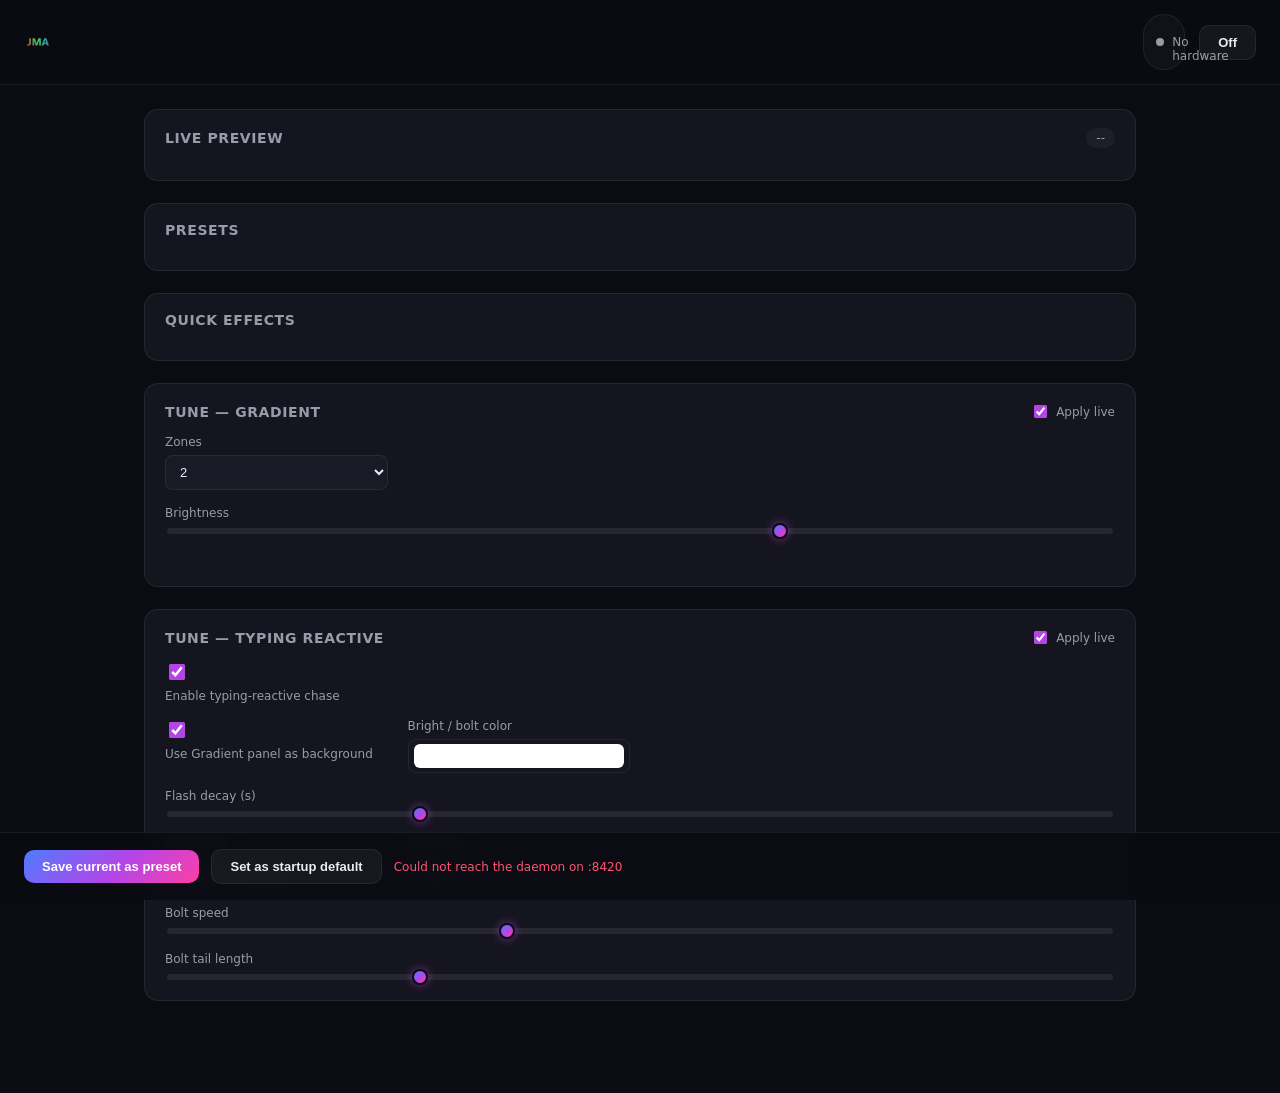
==== gui/index.html @ 9c7c8e1f "Initial stable snapshot: working per-key RGB control app Full working system: HID protocol control, " ====
<!doctype html>
<html lang="en">
<head>
<meta charset="utf-8">
<meta name="viewport" content="width=device-width, initial-scale=1">
<title>JMA Studio</title>
<link rel="stylesheet" href="style.css">
</head>
<body>

<header class="topbar">
  <div class="brand">
    <img src="logo.png" class="brand-logo" alt="JMA Studio">
  </div>
  <div class="topbar-right">
    <span id="hw-status" class="hw-status">
      <span class="hw-dot"></span>
      <span class="hw-label">checking...</span>
    </span>
    <button id="off-btn" class="btn btn-ghost">Off</button>
  </div>
</header>

<main>

  <section class="panel preview-panel">
    <div class="panel-header">
      <h2>Live Preview</h2>
      <span class="panel-sub" id="current-effect-label">--</span>
    </div>
    <div id="keyboard" class="keyboard"></div>
  </section>

  <section class="panel">
    <div class="panel-header">
      <h2>Presets</h2>
    </div>
    <div id="preset-grid" class="card-grid"></div>
  </section>

  <section class="panel">
    <div class="panel-header">
      <h2>Quick Effects</h2>
    </div>
    <div id="effect-grid" class="chip-grid"></div>
  </section>

  <section class="panel">
    <div class="panel-header">
      <h2>Tune &mdash; Gradient</h2>
      <label class="switch-label">
        <input type="checkbox" id="gradient-live" checked>
        <span>Apply live</span>
      </label>
    </div>
    <div class="tune-grid">
      <label class="field">
        <span>Zones</span>
        <select id="g-zone-count">
          <option value="2">2</option>
          <option value="3">3</option>
          <option value="4">4</option>
          <option value="5">5</option>
        </select>
      </label>
      <label class="field wide">
        <span>Brightness <em id="g-brightness-val"></em></span>
        <input type="range" id="g-brightness" min="0" max="1" step="0.05" value="0.65">
      </label>
      <div class="subfield-row" id="g-colors-row"></div>
      <div class="subfield-row" id="g-boundaries-row"></div>
    </div>
  </section>

  <section class="panel">
    <div class="panel-header">
      <h2>Tune &mdash; Typing Reactive</h2>
      <label class="switch-label">
        <input type="checkbox" id="tr-live" checked>
        <span>Apply live</span>
      </label>
    </div>
    <div class="tune-grid">
      <label class="field wide">
        <input type="checkbox" id="tr-enabled" checked>
        <span>Enable typing-reactive chase</span>
      </label>
      <label class="field">
        <input type="checkbox" id="tr-use-gradient" checked>
        <span>Use Gradient panel as background</span>
      </label>
      <label class="field" id="tr-base-color-field" hidden>
        <span>Base color</span>
        <input type="color" id="tr-base" value="#262626">
      </label>
      <div class="subfield-row" id="tr-reactive-fields">
        <label class="field">
          <span>Bright / bolt color</span>
          <input type="color" id="tr-bright" value="#ffffff">
        </label>
        <label class="field wide">
          <span>Flash decay (s) <em id="tr-decay-val"></em></span>
          <input type="range" id="tr-decay" min="0.1" max="2" step="0.05" value="0.6">
        </label>
        <label class="field">
          <span>Bolt shape</span>
          <select id="tr-shape">
            <option value="rays">Rays (8-point star)</option>
            <option value="radial">Radial (true ring)</option>
          </select>
        </label>
        <label class="field">
          <span>Bolt style</span>
          <select id="tr-style">
            <option value="solid">Solid</option>
            <option value="rainbow">Rainbow puke</option>
          </select>
        </label>
        <label class="field wide">
          <span>Bolt speed <em id="tr-speed-val"></em></span>
          <input type="range" id="tr-speed" min="2" max="30" step="1" value="12">
        </label>
        <label class="field wide">
          <span>Bolt tail length <em id="tr-tail-val"></em></span>
          <input type="range" id="tr-tail" min="0.5" max="10" step="0.5" value="3">
        </label>
        <label class="field wide" id="tr-flicker-field" hidden>
          <span>Rainbow flicker speed <em id="tr-flicker-val"></em></span>
          <input type="range" id="tr-flicker" min="1" max="20" step="1" value="6">
        </label>
      </div>
    </div>
  </section>

</main>

<footer class="actionbar">
  <button id="save-preset-btn" class="btn btn-accent">Save current as preset</button>
  <button id="set-default-btn" class="btn btn-ghost">Set as startup default</button>
  <span id="toast" class="toast"></span>
</footer>

<div id="modal-backdrop" class="modal-backdrop" hidden>
  <div class="modal">
    <h3>Save preset</h3>
    <input type="text" id="modal-name" placeholder="e.g. sunset_chase" autocomplete="off">
    <div class="modal-actions">
      <button id="modal-cancel" class="btn btn-ghost">Cancel</button>
      <button id="modal-confirm" class="btn btn-accent">Save</button>
    </div>
  </div>
</div>

<script src="app.js"></script>
</body>
</html>
---- gui/style.css ----
:root {
  --bg: #0b0b12;
  --panel: #15151f;
  --panel-border: rgba(255,255,255,0.07);
  --text: #eaeaf2;
  --text-muted: #9a9aab;
  --accent-a: #4f7bff;
  --accent-b: #b544e8;
  --accent-c: #ff3fa4;
  --accent-grad: linear-gradient(135deg, var(--accent-a) 0%, var(--accent-b) 55%, var(--accent-c) 100%);
  --success: #3ddc84;
  --danger: #ff5470;
  --radius: 14px;
}

* { box-sizing: border-box; }

/* Elements toggled via the `hidden` attribute/property must actually
   disappear -- several rules below set `display` explicitly on their
   own class, which otherwise wins the cascade over the browser's
   default [hidden]{display:none} and leaves them visible. */
[hidden] { display: none !important; }

body {
  margin: 0;
  background: var(--bg);
  color: var(--text);
  font-family: 'Segoe UI Variable', 'Segoe UI', 'Inter', system-ui, sans-serif;
  font-size: 14px;
  -webkit-font-smoothing: antialiased;
}

/* ---- topbar ---- */

.topbar {
  display: flex;
  align-items: center;
  justify-content: space-between;
  padding: 14px 24px;
  border-bottom: 1px solid var(--panel-border);
  position: sticky;
  top: 0;
  background: rgba(11,11,18,0.85);
  backdrop-filter: blur(10px);
  z-index: 10;
}

.brand { display: flex; align-items: center; gap: 10px; }

.brand-logo {
  height: 28px;
  width: auto;
  display: block;
}

.topbar-right { display: flex; align-items: center; gap: 14px; }

.hw-status {
  display: flex;
  align-items: center;
  gap: 8px;
  font-size: 12px;
  color: var(--text-muted);
  padding: 6px 12px;
  background: rgba(255,255,255,0.03);
  border: 1px solid var(--panel-border);
  border-radius: 999px;
}

.hw-dot {
  width: 8px;
  height: 8px;
  border-radius: 50%;
  background: var(--text-muted);
  transition: background 0.3s, box-shadow 0.3s;
}

.hw-status.connected .hw-dot {
  background: var(--success);
  box-shadow: 0 0 8px rgba(61, 220, 132, 0.8);
}

.hw-status.connected .hw-label::after { content: "Connected"; }
.hw-status:not(.connected) .hw-label::after { content: "No hardware"; }
.hw-label { visibility: hidden; width: 0; display: inline-block; }
.hw-label::after { visibility: visible; display: inline-block; }

/* ---- layout ---- */

main {
  max-width: 1040px;
  margin: 0 auto;
  padding: 24px;
  display: flex;
  flex-direction: column;
  gap: 22px;
}

.panel {
  background: var(--panel);
  border: 1px solid var(--panel-border);
  border-radius: var(--radius);
  padding: 18px 20px;
}

.panel-header {
  display: flex;
  align-items: center;
  justify-content: space-between;
  margin-bottom: 14px;
}

.panel-header h2 {
  font-size: 14px;
  margin: 0;
  font-weight: 600;
  text-transform: uppercase;
  letter-spacing: 0.6px;
  color: var(--text-muted);
}

.panel-sub {
  font-size: 12px;
  color: var(--text-muted);
  padding: 3px 10px;
  border-radius: 999px;
  background: rgba(255,255,255,0.04);
}

/* ---- keyboard preview ---- */

.preview-panel { overflow-x: auto; }

.keyboard {
  position: relative;
  /* width/height are computed and set inline in app.js, scaled to
     fit the panel -- no fixed size here. */
}

.key {
  position: absolute;
  border-radius: 5px;
  background: #1c1c26;
  border: 1px solid rgba(255,255,255,0.08);
  transition: background-color 60ms linear;
  display: flex;
  align-items: center;
  justify-content: center;
  color: rgba(255,255,255,0.55);
  font-weight: 500;
  line-height: 1;
  overflow: hidden;
  white-space: nowrap;
  padding: 0 2px;
  pointer-events: none;
  user-select: none;
}

/* ---- preset cards ---- */

.card-grid {
  display: grid;
  grid-template-columns: repeat(auto-fill, minmax(180px, 1fr));
  gap: 12px;
}

.preset-card {
  position: relative;
  border-radius: 12px;
  padding: 14px;
  background: #1a1a26;
  border: 1px solid var(--panel-border);
  cursor: pointer;
  transition: transform 0.15s ease, box-shadow 0.15s ease, border-color 0.15s ease;
  overflow: hidden;
}

.preset-card::before {
  content: "";
  position: absolute;
  inset: 0;
  opacity: 0;
  background: var(--accent-grad);
  transition: opacity 0.2s ease;
  z-index: 0;
}

.preset-card:hover {
  transform: translateY(-3px);
  border-color: rgba(181, 68, 232, 0.5);
  box-shadow: 0 10px 24px rgba(0,0,0,0.35);
}

.preset-card.active { border-color: var(--accent-b); }
.preset-card.active::before { opacity: 0.12; }

.preset-card-name {
  position: relative;
  z-index: 1;
  font-weight: 600;
  font-size: 13px;
  margin-bottom: 6px;
  word-break: break-word;
}

.preset-card-effect {
  position: relative;
  z-index: 1;
  font-size: 11px;
  color: var(--text-muted);
}

.preset-card-badges {
  position: relative;
  z-index: 1;
  margin-top: 10px;
  display: flex;
  gap: 6px;
}

.badge {
  font-size: 10px;
  padding: 2px 7px;
  border-radius: 999px;
  background: rgba(255,255,255,0.06);
  color: var(--text-muted);
}

.badge.default { background: rgba(61, 220, 132, 0.15); color: var(--success); }

.preset-delete {
  position: absolute;
  top: 8px;
  right: 8px;
  z-index: 2;
  width: 20px;
  height: 20px;
  border-radius: 50%;
  border: none;
  background: rgba(255,255,255,0.08);
  color: var(--text-muted);
  cursor: pointer;
  font-size: 12px;
  line-height: 20px;
  text-align: center;
  padding: 0;
  opacity: 0;
  transition: opacity 0.15s ease, background 0.15s ease, color 0.15s ease;
}

.preset-card:hover .preset-delete { opacity: 1; }
.preset-delete:hover { background: var(--danger); color: white; }

/* ---- quick effect chips ---- */

.chip-grid { display: flex; flex-wrap: wrap; gap: 10px; }

.chip {
  padding: 9px 16px;
  border-radius: 999px;
  background: #1a1a26;
  border: 1px solid var(--panel-border);
  color: var(--text);
  cursor: pointer;
  font-size: 13px;
  transition: transform 0.15s ease, border-color 0.15s ease, background 0.15s ease;
}

.chip:hover { border-color: var(--accent-a); transform: translateY(-2px); }
.chip.active { background: var(--accent-grad); border-color: transparent; font-weight: 600; }

/* ---- tuning fields ---- */

.tune-grid {
  display: grid;
  grid-template-columns: repeat(auto-fit, minmax(200px, 1fr));
  gap: 16px 20px;
}

.field {
  display: flex;
  flex-direction: column;
  gap: 6px;
  font-size: 12px;
  color: var(--text-muted);
}

.field.wide { grid-column: 1 / -1; }

/* Lets a wrapper div be hidden/shown as one unit (toggling the
   typing-reactive-only fields off when the chase is disabled) without
   breaking the parent .tune-grid's per-field auto-fit column layout --
   when not hidden, `display: contents` makes the wrapper invisible to
   layout so its children act as direct grid children, same as before
   the wrapper was introduced. */
#tr-reactive-fields { display: contents; }

/* Dynamically-populated rows of per-zone color pickers / boundary
   sliders (multi-zone gradient tuning). */
.subfield-row {
  grid-column: 1 / -1;
  display: flex;
  gap: 14px;
  flex-wrap: wrap;
}
.subfield {
  display: flex;
  flex-direction: column;
  gap: 4px;
  font-size: 11px;
  min-width: 90px;
  flex: 1;
}
.subfield input[type="color"] {
  width: 100%;
  height: 30px;
  border: 1px solid var(--panel-border);
  border-radius: 8px;
  background: none;
  cursor: pointer;
}
.subfield input[type="color"]::-webkit-color-swatch-wrapper { padding: 3px; }
.subfield input[type="color"]::-webkit-color-swatch { border: none; border-radius: 6px; }
.subfield input[type="range"] {
  -webkit-appearance: none;
  appearance: none;
  height: 6px;
  border-radius: 999px;
  background: rgba(255,255,255,0.08);
  outline: none;
}
.subfield input[type="range"]::-webkit-slider-thumb {
  -webkit-appearance: none;
  width: 14px;
  height: 14px;
  border-radius: 50%;
  background: var(--accent-grad);
  cursor: pointer;
  box-shadow: 0 0 6px rgba(181, 68, 232, 0.6);
  border: 2px solid #0b0b12;
}
.subfield span { display: flex; justify-content: space-between; color: var(--text-muted); }
.subfield em { color: var(--text); font-style: normal; }

.field > span { display: flex; justify-content: space-between; }
.field em { color: var(--text); font-style: normal; }

.field input[type="checkbox"] {
  width: 16px;
  height: 16px;
  accent-color: var(--accent-b);
}

.field input[type="color"] {
  -webkit-appearance: none;
  appearance: none;
  width: 100%;
  height: 34px;
  border: 1px solid var(--panel-border);
  border-radius: 8px;
  background: none;
  cursor: pointer;
}
.field input[type="color"]::-webkit-color-swatch-wrapper { padding: 3px; }
.field input[type="color"]::-webkit-color-swatch { border: none; border-radius: 6px; }

.field select {
  padding: 8px 10px;
  border-radius: 8px;
  background: #1a1a26;
  border: 1px solid var(--panel-border);
  color: var(--text);
  font-size: 13px;
}

/* range sliders */

.field input[type="range"] {
  -webkit-appearance: none;
  appearance: none;
  height: 6px;
  border-radius: 999px;
  background: linear-gradient(90deg, rgba(255,255,255,0.08), rgba(255,255,255,0.08));
  outline: none;
}

.field input[type="range"]::-webkit-slider-thumb {
  -webkit-appearance: none;
  width: 16px;
  height: 16px;
  border-radius: 50%;
  background: var(--accent-grad);
  cursor: pointer;
  box-shadow: 0 0 8px rgba(181, 68, 232, 0.6);
  border: 2px solid #0b0b12;
}

.switch-label {
  display: flex;
  align-items: center;
  gap: 6px;
  font-size: 12px;
  color: var(--text-muted);
}
.switch-label input { accent-color: var(--accent-b); }

/* ---- buttons ---- */

.btn {
  padding: 9px 18px;
  border-radius: 10px;
  border: none;
  font-size: 13px;
  font-weight: 600;
  cursor: pointer;
  transition: transform 0.15s ease, filter 0.15s ease;
}
.btn:hover { transform: translateY(-1px); }
.btn:active { transform: translateY(0); }

.btn-accent { background: var(--accent-grad); color: white; }
.btn-accent:hover { filter: brightness(1.1); }

.btn-ghost {
  background: rgba(255,255,255,0.05);
  color: var(--text);
  border: 1px solid var(--panel-border);
}
.btn-ghost:hover { background: rgba(255,255,255,0.09); }

/* ---- footer / toast ---- */

.actionbar {
  position: sticky;
  bottom: 0;
  display: flex;
  align-items: center;
  gap: 12px;
  padding: 16px 24px;
  background: rgba(11,11,18,0.9);
  backdrop-filter: blur(10px);
  border-top: 1px solid var(--panel-border);
}

.toast {
  font-size: 12px;
  color: var(--success);
  opacity: 0;
  transition: opacity 0.3s ease;
}
.toast.show { opacity: 1; }
.toast.error { color: var(--danger); }

/* ---- modal ---- */

.modal-backdrop {
  position: fixed;
  inset: 0;
  background: rgba(0,0,0,0.6);
  display: flex;
  align-items: center;
  justify-content: center;
  z-index: 100;
}

.modal {
  background: var(--panel);
  border: 1px solid var(--panel-border);
  border-radius: var(--radius);
  padding: 22px;
  width: 320px;
  box-shadow: 0 20px 60px rgba(0,0,0,0.5);
}

.modal h3 { margin: 0 0 14px; font-size: 15px; }

.modal input[type="text"] {
  width: 100%;
  padding: 10px 12px;
  border-radius: 8px;
  border: 1px solid var(--panel-border);
  background: #1a1a26;
  color: var(--text);
  font-size: 13px;
  margin-bottom: 16px;
}

.modal-actions { display: flex; justify-content: flex-end; gap: 10px; }
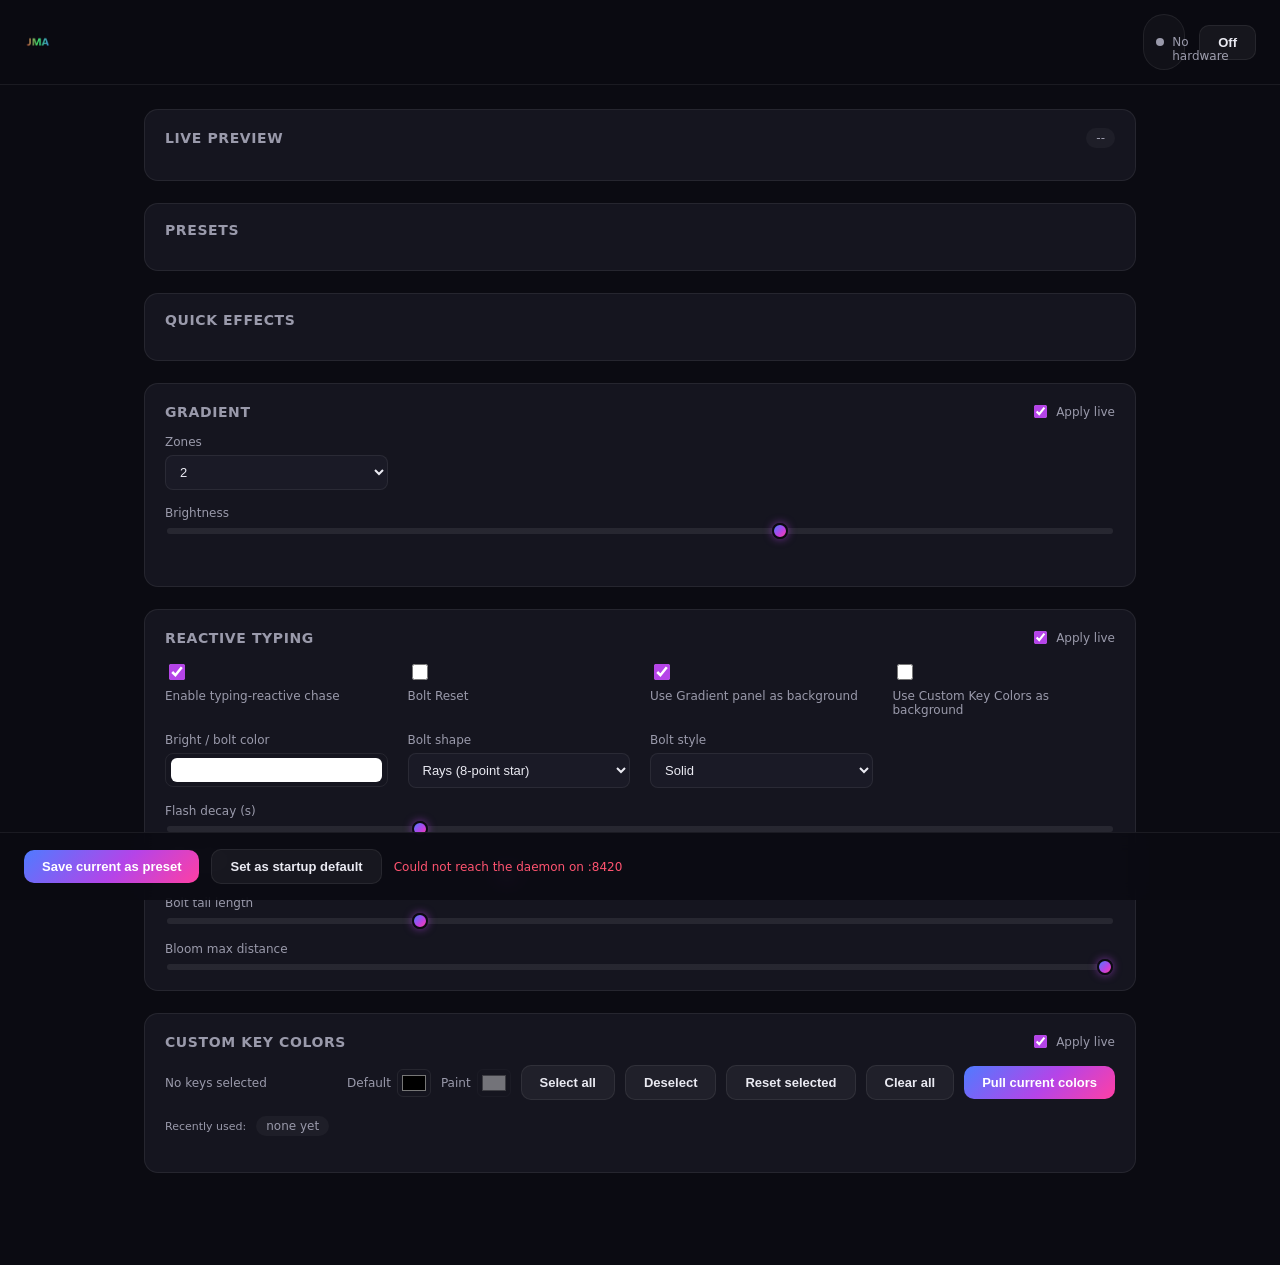
==== commit 2dc033ec: "Add Custom Key Colors editor, bloom-distance/reset controls, and GUI polish - New effects/custom_key" ====
--- a/gui/index.html
+++ b/gui/index.html
@@ -47,7 +47,7 @@
 
   <section class="panel">
     <div class="panel-header">
-      <h2>Tune &mdash; Gradient</h2>
+      <h2>Gradient</h2>
       <label class="switch-label">
         <input type="checkbox" id="gradient-live" checked>
         <span>Apply live</span>
@@ -74,20 +74,28 @@
 
   <section class="panel">
     <div class="panel-header">
-      <h2>Tune &mdash; Typing Reactive</h2>
+      <h2>Reactive Typing</h2>
       <label class="switch-label">
         <input type="checkbox" id="tr-live" checked>
         <span>Apply live</span>
       </label>
     </div>
     <div class="tune-grid">
-      <label class="field wide">
+      <label class="field">
         <input type="checkbox" id="tr-enabled" checked>
         <span>Enable typing-reactive chase</span>
       </label>
       <label class="field">
+        <input type="checkbox" id="tr-bolt-reset">
+        <span>Bolt Reset</span>
+      </label>
+      <label class="field">
         <input type="checkbox" id="tr-use-gradient" checked>
         <span>Use Gradient panel as background</span>
+      </label>
+      <label class="field">
+        <input type="checkbox" id="tr-use-custom-keys">
+        <span>Use Custom Key Colors as background</span>
       </label>
       <label class="field" id="tr-base-color-field" hidden>
         <span>Base color</span>
@@ -97,10 +105,6 @@
         <label class="field">
           <span>Bright / bolt color</span>
           <input type="color" id="tr-bright" value="#ffffff">
-        </label>
-        <label class="field wide">
-          <span>Flash decay (s) <em id="tr-decay-val"></em></span>
-          <input type="range" id="tr-decay" min="0.1" max="2" step="0.05" value="0.6">
         </label>
         <label class="field">
           <span>Bolt shape</span>
@@ -117,12 +121,20 @@
           </select>
         </label>
         <label class="field wide">
+          <span>Flash decay (s) <em id="tr-decay-val"></em></span>
+          <input type="range" id="tr-decay" min="0.1" max="2" step="0.05" value="0.6">
+        </label>
+        <label class="field wide">
           <span>Bolt speed <em id="tr-speed-val"></em></span>
           <input type="range" id="tr-speed" min="2" max="30" step="1" value="12">
         </label>
         <label class="field wide">
           <span>Bolt tail length <em id="tr-tail-val"></em></span>
           <input type="range" id="tr-tail" min="0.5" max="10" step="0.5" value="3">
+        </label>
+        <label class="field wide">
+          <span>Bloom max distance <em id="tr-maxdist-val"></em></span>
+          <input type="range" id="tr-maxdist" min="0" max="18.5" step="0.5" value="18.5">
         </label>
         <label class="field wide" id="tr-flicker-field" hidden>
           <span>Rainbow flicker speed <em id="tr-flicker-val"></em></span>
@@ -130,6 +142,38 @@
         </label>
       </div>
     </div>
+  </section>
+
+  <section class="panel ck-panel">
+    <div class="panel-header">
+      <h2>Custom Key Colors</h2>
+      <label class="switch-label">
+        <input type="checkbox" id="ck-live" checked>
+        <span>Apply live</span>
+      </label>
+    </div>
+    <div class="ck-toolbar">
+      <span id="ck-selection-label" class="ck-selection-label">No keys selected</span>
+      <div class="ck-toolbar-spacer"></div>
+      <label class="ck-inline-field">
+        <span>Default</span>
+        <input type="color" id="ck-default-color" value="#000000">
+      </label>
+      <label class="ck-inline-field">
+        <span>Paint</span>
+        <input type="color" id="ck-picker" value="#ffffff" disabled>
+      </label>
+      <button id="ck-select-all" class="btn btn-ghost">Select all</button>
+      <button id="ck-select-none" class="btn btn-ghost">Deselect</button>
+      <button id="ck-reset-selected" class="btn btn-ghost">Reset selected</button>
+      <button id="ck-clear-all" class="btn btn-ghost">Clear all</button>
+      <button id="ck-pull-current" class="btn btn-accent">Pull current colors</button>
+    </div>
+    <div class="ck-recent-row" id="ck-recent-row">
+      <span class="ck-recent-label">Recently used:</span>
+      <span class="panel-sub" id="ck-recent-empty">none yet</span>
+    </div>
+    <div id="ck-keyboard" class="keyboard ck-keyboard"></div>
   </section>
 
 </main>
--- a/gui/style.css
+++ b/gui/style.css
@@ -156,6 +156,79 @@
   user-select: none;
 }
 
+/* ---- custom key color editor ---- */
+
+.ck-toolbar {
+  display: flex;
+  align-items: center;
+  flex-wrap: wrap;
+  gap: 10px;
+  margin-bottom: 12px;
+}
+
+.ck-toolbar-spacer { flex: 1; }
+
+.ck-selection-label {
+  font-size: 12px;
+  color: var(--text-muted);
+}
+
+.ck-inline-field {
+  display: flex;
+  align-items: center;
+  gap: 6px;
+  font-size: 12px;
+  color: var(--text-muted);
+}
+
+.ck-inline-field input[type="color"] {
+  width: 34px;
+  height: 28px;
+  border: 1px solid var(--panel-border);
+  border-radius: 6px;
+  background: none;
+  cursor: pointer;
+}
+.ck-inline-field input[type="color"]:disabled { opacity: 0.4; cursor: not-allowed; }
+
+.ck-recent-row {
+  display: flex;
+  align-items: center;
+  flex-wrap: wrap;
+  gap: 8px;
+  margin-bottom: 14px;
+  min-height: 28px;
+}
+
+.ck-recent-label {
+  font-size: 11px;
+  color: var(--text-muted);
+  margin-right: 2px;
+}
+
+.ck-swatch {
+  width: 24px;
+  height: 24px;
+  border-radius: 6px;
+  border: 1px solid var(--panel-border);
+  cursor: pointer;
+  padding: 0;
+  transition: transform 0.1s ease;
+}
+.ck-swatch:hover { transform: scale(1.15); }
+
+.ck-panel { overflow-x: auto; }
+.ck-keyboard .key {
+  cursor: pointer;
+  pointer-events: auto;
+  border-width: 1px;
+  transition: background-color 60ms linear, box-shadow 0.1s ease;
+}
+.ck-keyboard .key:hover { box-shadow: 0 0 0 1px rgba(255,255,255,0.35) inset; }
+.ck-keyboard .key.selected {
+  box-shadow: 0 0 0 2px var(--accent-b), 0 0 8px rgba(181, 68, 232, 0.7);
+}
+
 /* ---- preset cards ---- */
 
 .card-grid {
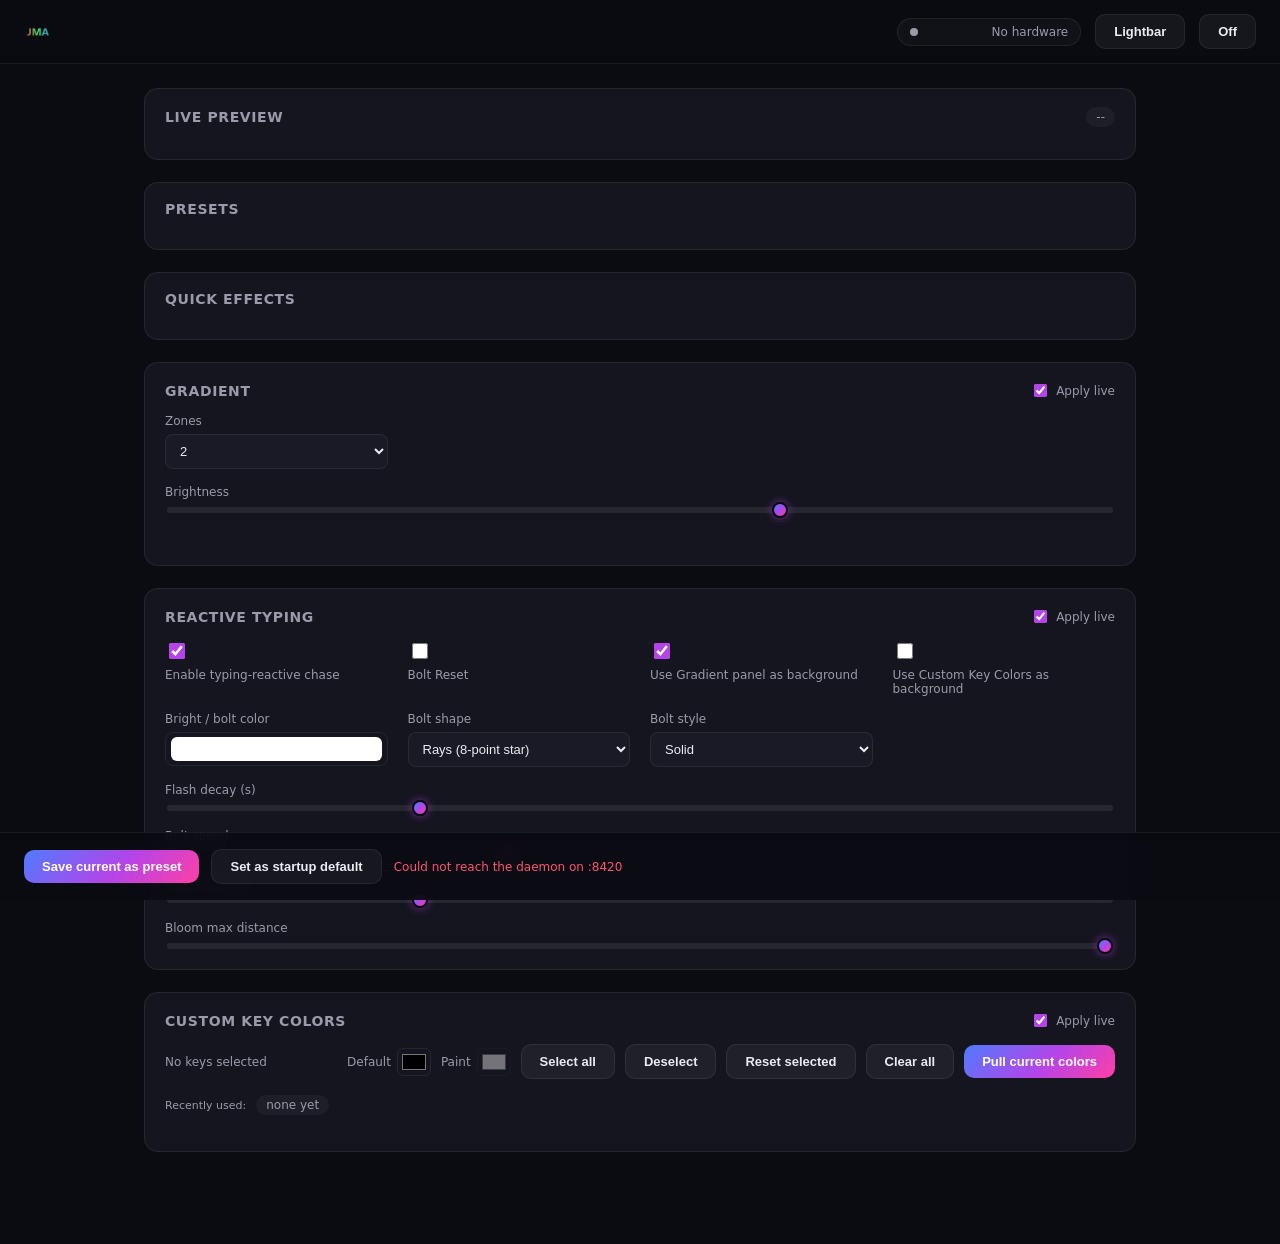
==== commit 4e7f6dc6: "Add rear lightbar control (per-zone static color via ACPI-WMI) Adds hardware/lightbar.py driving the" ====
--- a/gui/index.html
+++ b/gui/index.html
@@ -17,6 +17,7 @@
       <span class="hw-dot"></span>
       <span class="hw-label">checking...</span>
     </span>
+    <button id="lightbar-btn" class="btn btn-ghost">Lightbar</button>
     <button id="off-btn" class="btn btn-ghost">Off</button>
   </div>
 </header>
--- a/gui/style.css
+++ b/gui/style.css
@@ -82,8 +82,8 @@
 
 .hw-status.connected .hw-label::after { content: "Connected"; }
 .hw-status:not(.connected) .hw-label::after { content: "No hardware"; }
-.hw-label { visibility: hidden; width: 0; display: inline-block; }
-.hw-label::after { visibility: visible; display: inline-block; }
+.hw-label { visibility: hidden; display: inline-block; white-space: nowrap; }
+.hw-label::after { visibility: visible; display: inline-block; white-space: nowrap; }
 
 /* ---- layout ---- */
 
@@ -135,6 +135,17 @@
   position: relative;
   /* width/height are computed and set inline in app.js, scaled to
      fit the panel -- no fixed size here. */
+}
+
+/* Centers the main live-preview board horizontally within its panel
+   (it's a block div with an explicit pixel width narrower than the
+   panel on most window sizes, so it sat flush-left by default before
+   this). Scoped to #keyboard only, not the shared .keyboard class --
+   the Custom Key Colors editor grid (#ck-keyboard) wasn't part of this
+   request and keeps its previous flush-left alignment.
+   REVERT: delete this #keyboard rule to go back to flush-left. */
+#keyboard {
+  margin: 0 auto;
 }
 
 .key {
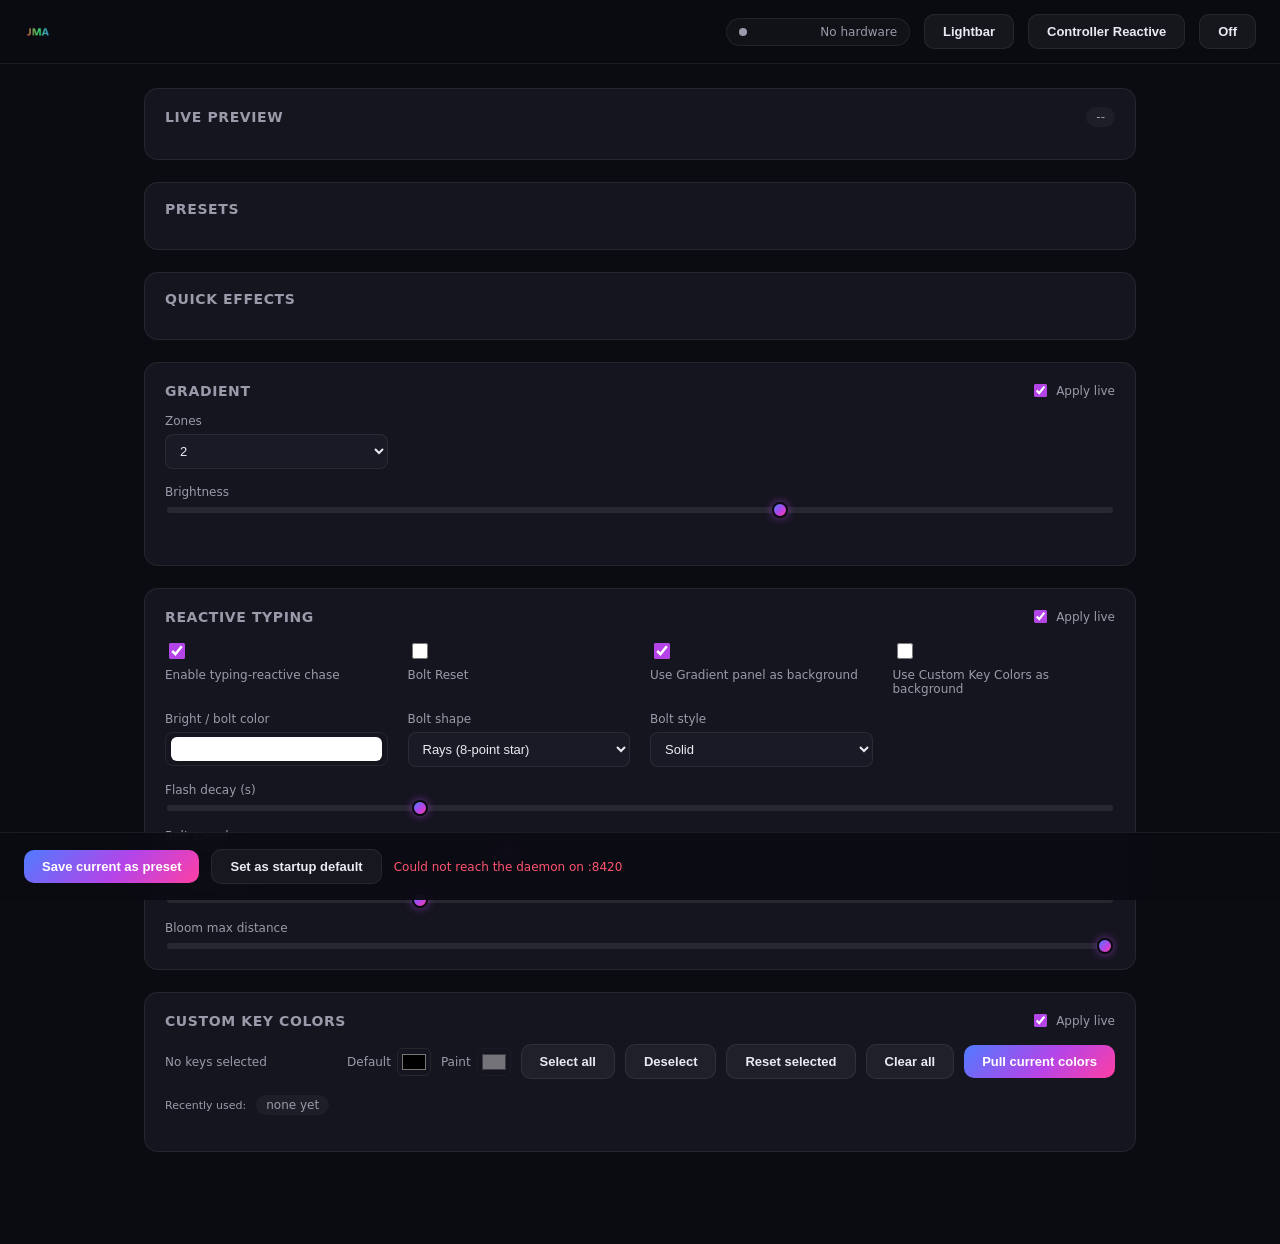
==== commit 477bb545: "Add PS5 DualSense controller-reactive keyboard effect New full-override keyboard effect driven by a " ====
--- a/gui/index.html
+++ b/gui/index.html
@@ -18,6 +18,7 @@
       <span class="hw-label">checking...</span>
     </span>
     <button id="lightbar-btn" class="btn btn-ghost">Lightbar</button>
+    <button id="controller-reactive-btn" class="btn btn-ghost">Controller Reactive</button>
     <button id="off-btn" class="btn btn-ghost">Off</button>
   </div>
 </header>
